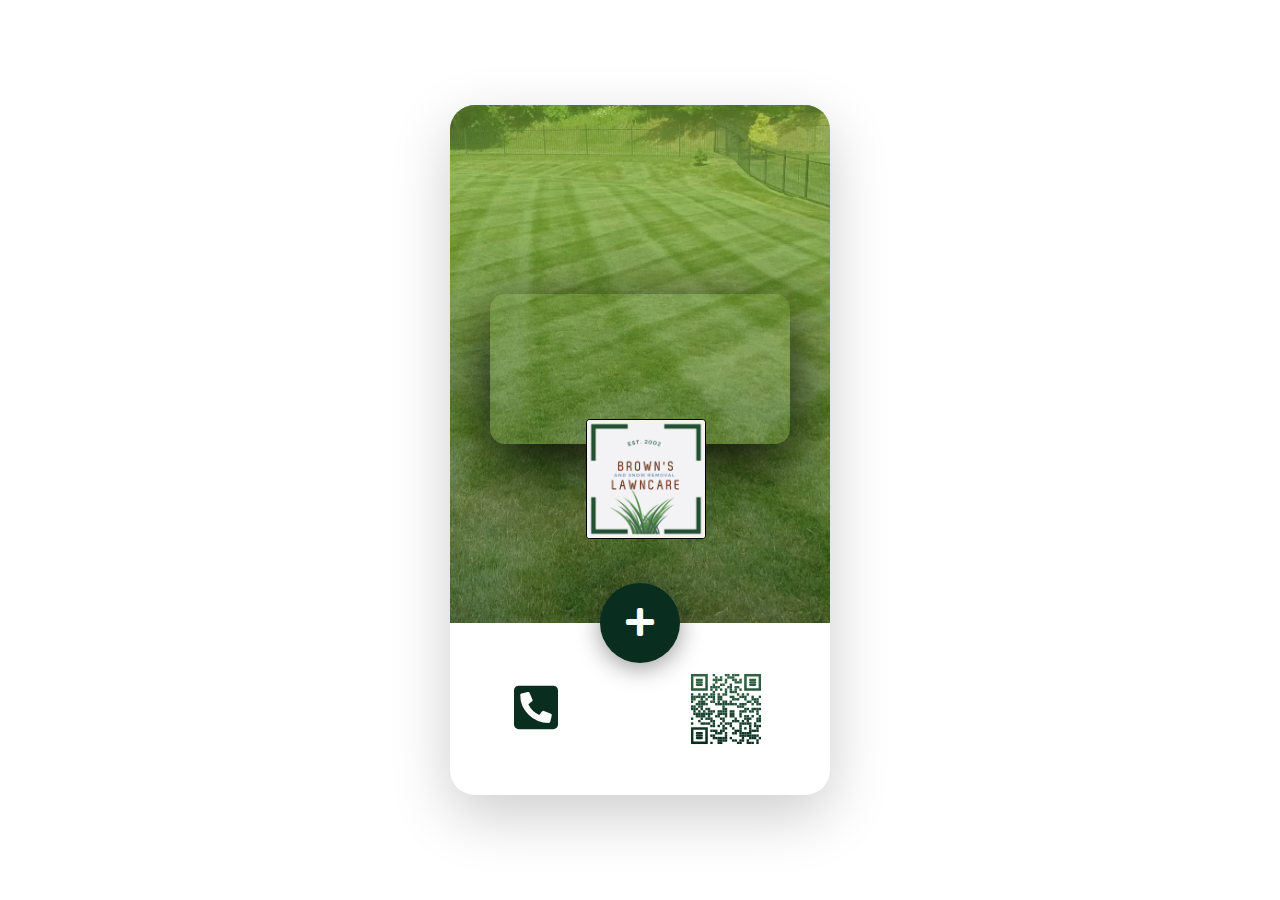
==== index.html @ ff189a17 "Update index.html" ====
<!DOCTYPE html>
<html lang="en">

<head>
    <meta charset="UTF-8">
    <meta name="viewport" content="width=device-width, initial-scale=1.0">
    <link href="https://fonts.googleapis.com/css2?family=Montserrat:wght@500&display=swap" rel="stylesheet">
    <link rel="stylesheet" href="https://cdnjs.cloudflare.com/ajax/libs/font-awesome/5.14.0/css/all.min.css">
    <link rel="stylesheet" href="scan.css">
    <title>Team Member Profile Card</title>
</head>

<body>
   <!---- <video autoplay muted loop="myVideo">
        <source src="assets/images/brownlanwcare.mp4" type="video/mp4">
    </video>----->
    <div class="card">
        <section class="main">
            <div id="content-wrapper">
                <!----<img class="banner-image" src="assets/images/lawncarethree.jpg">---->
            
                 <video autoplay muted loop="myVideo">
                    <source src="assets/images/brownlanwcare.mp4" type="video/mp4">
                </video>

                <img class="profile-image" src="assets/images/john brown lawns (4).png">
        </div>
        </section>

        <section class="more">
            <p>lets get in touch ...</p>
            

            <div class="social-icons">

                <div class="col">
                    <div class="icon">
                        <a href="https://www.facebook.com/brownslawncareandsnowremoval" target="_blank" class="check-profile">
                            <i class="fab fa-facebook-f"></i>
                        </a>
                    </div>
                        <div class="sub">Follow</div>
                    
                </div>

                <div class="col">
                    <div class="icon">
                        <a href = "mailto: jbrown1236@aol.com" target="_blank" class="profile-email">
                            <i class="fas fa-envelope-open-text"></i>
                        </a>
                    </div>
                        <div class="sub">Email</div>
                    
                </div>

                <div class="col">
                    <div class="icon">
                        <a href="tel:3176268211" class="profile-email">
                            <i class="fas fa-phone"></i>
                        </a>
                    </div>
                        <div class="sub">Call</div>
                    
                </div>

              
                <div class="col">
                    <div class="icon">
                        <a href="assets/images/vcard.vcf" target="_blank" class="profile-email">
                            <i class="fas fa-user"></i>
                        </a>
                    </div>
                        <div class="sub">Contact</div>
                    
                </div>
               
            </div>
            <div class="wwd">
                <h5>here for you ... </h5>
                <h5>Commercial and Residential</h5>
                <ul>
                    <li><i class="fas fa-seedling"></i> Small Trees</li>
                    <li><i class="fas fa-seedling"></i> Mulching</li>
                    <li><i class="fas fa-seedling"></i> Snow Removal and Salting</li>
                    <li><i class="fas fa-seedling"></i> Sod Layering, Aeration and Seeding</li>
                    <li><i class="fas fa-seedling"></i> Leaf Removal</li>
                </ul>

             </div>
        </section>

        <section class="info">
            <section>
                <a href="tel:3176268211" class="phone">
                    <i class="fas fa-phone-square-alt"></i>
                </a>
            </section>
           
            <section>
                
                <div class="bc_code">
                    <img src="assets/images/qr-code.svg">
                   </div>
            </section>

            <button id="openerBtn">
                <i class="fas fa-plus"></i>
                <i class="fas fa-minus"></i>
            </button>
        </section>
    </div>

</body>

<script>
    var buttonEl = document.getElementById('openerBtn');
    var cardEl = document.querySelector('.card');

    buttonEl.addEventListener('click', function() {
        cardEl.classList.toggle('opened');
    })
    
    var ONLYONETIME_EXECUTE = null;
window.addEventListener('load', function(){ // on page load
 
      document.body.addEventListener('touchstart', function(e){
    
    if (ONLYONETIME_EXECUTE == null) {   

        video.play();

        //if you want to prepare more than one video/audios use this trick :             
          video2.play();
          video2.pause();
          // now video2 is buffering and you can play it programmability later 
          // My personal testing was maximum 6 video/audio for android 
          // and maybe 3 max for iOS using single click or touch.
          // Every next click also can prepare more audios/videos.

        ONLYONETIME_EXECUTE = 0;
    }

  }, false)
 
}, false)


// It is very usually that user touch screen  ...
</script>

</html>
---- scan.css ----
* {
    margin: 0;
    padding: 0;
    box-sizing: border-box;
    font-family: 'Montserrat', sans-serif;
}

body {
    min-height: 100vh;
    background-image: url(./assets/images/Untitled\ design\ \(1\).svg);
    background-position: cover;
    background-size: cover;
    background-repeat: no-repeat;
    display: flex;
    justify-content: center;
    align-items: center;
}
#myVideo {
    position: fixed;
    right: 0;
    bottom: 0;
    min-width: 100%;
    min-height: 100%;
  }

.card {
    position: relative;
    width: 380px;
    height: 690px;
    background-color: #fff;
    box-shadow: 0px 20px 60px 0px rgba(0, 0, 0, 0.2);
    border-radius: 25px;
    overflow: hidden;
    margin-top: 25px;
    display: grid;
    grid-template-columns: 1fr;
    grid-template-rows: 1fr auto 25%;
    margin-bottom: 25px;
    margin: 15px;
    
}

video{
    display: flex;
    position: relative;
    width: 100%;
    border-radius: 15px;
    box-shadow: 0px 20px 60px 0px rgba(0, 0, 0, 0.9);
}

.banner-image {
    position: relative;
    width: 100%;
}

.profile-image {
    position: relative;
    border-radius: 3%;
    max-width: 120px;
    margin-top: -25px;
    border: 1px solid;
    margin-left: 32%;
}

.main {
    position: relative;
    background: url(assets/images/lawncaresix.jpg);
    background-position: top;
    background-size: cover;
    background-repeat: no-repeat;

    display: flex;
    flex-direction: column;
    justify-content: flex-end;
    align-items: center;
    padding: 30px;
    padding-bottom: 80px;
    transition: padding-bottom 0.4s;
}

.main::before {
    content: "";
    position: absolute;
    top: 0;
    left: 0%;
    width: 100%;
    height: 100%;
    background: linear-gradient(to top, #092e20, #92cc47);
    opacity: 0.5;
}

.main p {
    position: relative;
    color: #fff;
    font-size: 1.4em;
    letter-spacing: 1px;
}

p.name {
    font-size: 2em;
    letter-spacing: 1.5px;
    font-weight: bold;
    margin-bottom: 12px;
}

.more {
    display: flex;
    flex-direction: column;
    justify-content: center;
    align-items: center;
    background-color: #f3f8fa;
    color: #222;
    font-size: 1.2em;
    letter-spacing: 0.7px;
}

.more .social-links {
    display: grid;
    grid-template-columns: 1fr 1fr 1fr;
    grid-gap: 32px;
    margin: 24px;
}

.social-links a {
    text-decoration: none;
    padding: 0;
    width: 60px;
    height: 60px;
    border: 3px solid;
    border-radius: 50%;
    display: flex;
    align-items: center;
    justify-content: center;
    font-size: 1.2em;
}

.wwd{
    display: flex;
    flex-direction: column;
    justify-content: center;
    align-items: center;
}

.wwd h4{
    color: #092e20;
    position: relative;
    
    font-size: 1.4em;
    letter-spacing: 1px;
    
    
}

.wwd ul{
    list-style: none;
    margin-top: 5px;
    
}

.wwd li{
    font-size: 12.5px;
    color: #5284b2;
}


.info {
    position: relative;
    display: flex;
    justify-content: space-around;
    align-items: center;
}



.info section p.value {

    color: #344e5a;
    font-weight: bold;
}

.info button {
    background-color: #092e20;
    border: none;
    border-radius: 50%;
    outline: none;
    color: #fff;
    box-shadow: 0px 5px 25px 0px rgba(0, 0, 0, 0.4);
    width: 80px;
    height: 80px;
    font-size: 2em;
    position: absolute;
    top: 0;
    left: 50%;
    transform: translate(-50%, -50%);
    cursor: pointer;
    transition: width 0.4s, height 0.4s;
}

.info button i.fa-minus {
    display: none;
}

/* Card Closed / Opened */

.more {
    height: 0;
    overflow: hidden;
    transition: height 0.4s;
}

.card.opened .more {
    height: 300px;
}

.card.opened .main {
    padding-bottom: 20px;
    box-shadow: 0 0 30px #c0c6c8;
}

.card.opened .info {
    box-shadow: 0 0 25px #c9d1d4;
}

.card.opened i.fa-minus {
    display: block;
}
.card.opened i.fa-plus {
    display: none;
}

.card.opened .info button {
    width: 60px;
    height: 60px;
    font-size: 1.3em;
}

/* Social links colors */
a{
    color: #e5e5e5;
}

.info a{
    color: #092e20;
}

.phone{
    font-size: 50px;
}

.bc_code img{
    position: relative;
    display: flex;
    width: 80px;
    height: 80px;
}



.social-icons{
    margin-top: 3px;
    display: flex;
    justify-content: space-evenly;
    align-items: center;
    margin-bottom: 10px;
}

.col{
    text-align: center;
    padding: 10px;
}

.col .icon{
    width: 50px;
    height: 50px;
    border-radius: 50%;
    background-image: radial-gradient(circle, #9aef3f, #7cd448, #63ba4c, #4f9f4d, #3f854a, #357546, #2d6540, #27553a, #1f4b34, #17412d, #103727, #092e20);
    display: flex;
    justify-content: center;
    align-items: center;
    font-size: 26px;
    color: white;
    text-align: center;
    margin: 0px auto;
    box-shadow: 0px 2px 7px #234f32;
}

.sub{
    font-size: 12px;
    margin-top: 5px;
    color: #092e20;
}
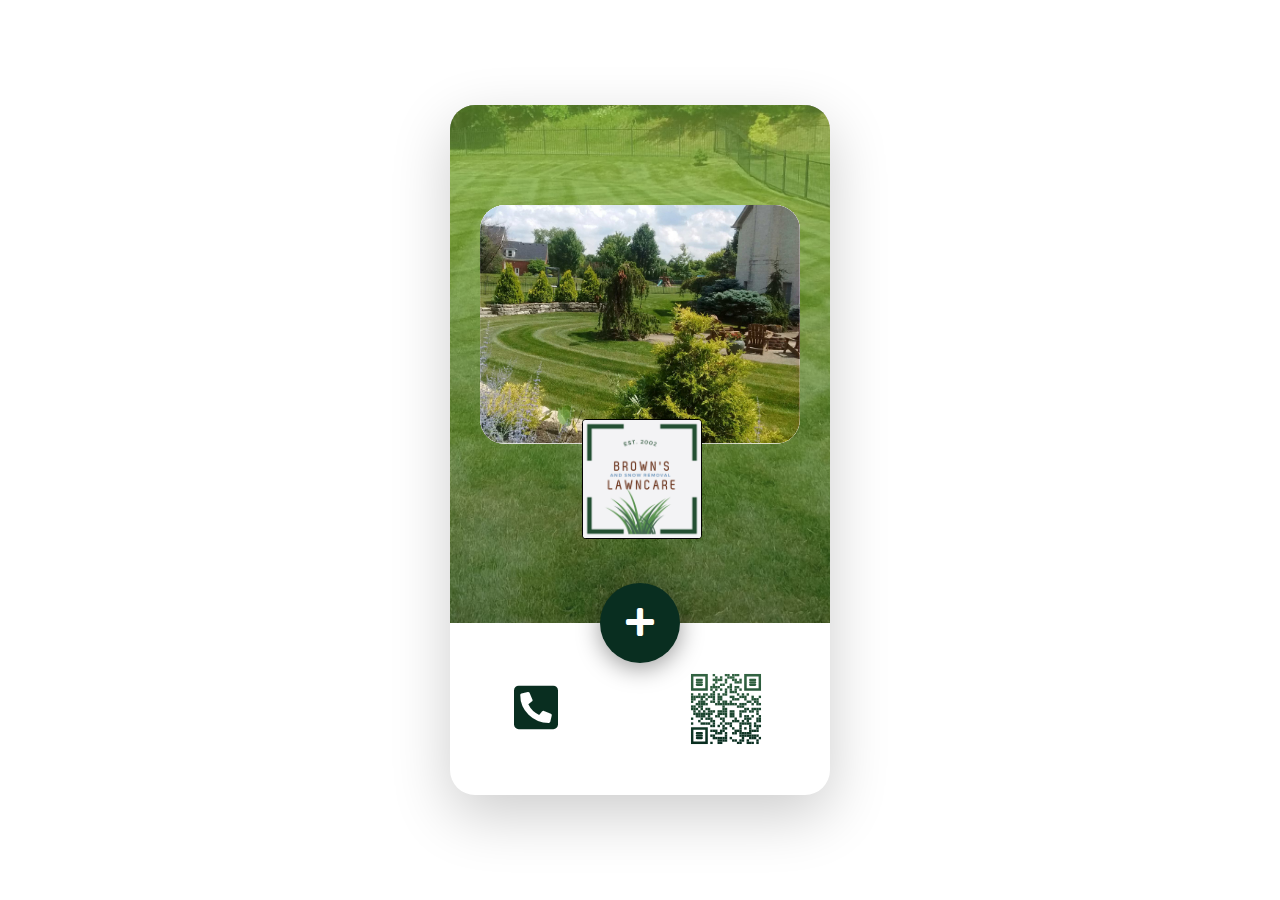
==== commit 9a4e1ff8: "Add files via upload" ====
--- a/index.html
+++ b/index.html
@@ -7,21 +7,34 @@
     <link href="https://fonts.googleapis.com/css2?family=Montserrat:wght@500&display=swap" rel="stylesheet">
     <link rel="stylesheet" href="https://cdnjs.cloudflare.com/ajax/libs/font-awesome/5.14.0/css/all.min.css">
     <link rel="stylesheet" href="scan.css">
-    <title>Team Member Profile Card</title>
+    <title>Browns Lawn Care</title>
 </head>
 
 <body>
    <!---- <video autoplay muted loop="myVideo">
-        <source src="assets/images/brownlanwcare.mp4" type="video/mp4">
+        <source src="assets/images/Untitled design (1).mp4" type="video/mp4">
     </video>----->
     <div class="card">
         <section class="main">
             <div id="content-wrapper">
-                <!----<img class="banner-image" src="assets/images/lawncarethree.jpg">---->
+            <!----    <img class="banner-image" src="assets/images/lawncarethree.jpg">
             
-                 <video autoplay muted loop="myVideo">
+                <video  autoplay muted loop="myVideo">
                     <source src="assets/images/brownlanwcare.mp4" type="video/mp4">
-                </video>
+                </video> ----->
+                <div id="slider">
+                    <figure>
+                      <img src="assets/images/lawnthree.svg" alt="landscaping">
+                      <img src="assets/images/snowone.svg" alt="snow plowing">
+                      <img src="assets/images/lawnsix.svg" alt="landscaping">
+                      <img src="assets/images/lawnlicense.svg" alt="license and insured">
+                      <img src="assets/images/lawnfive.svg" alt="landscaping">
+                      
+                      
+                      
+                      
+                    </figure>
+                  </div>
 
                 <img class="profile-image" src="assets/images/john brown lawns (4).png">
         </div>
@@ -76,14 +89,15 @@
                
             </div>
             <div class="wwd">
-                <h5>here for you ... </h5>
+                <h5>besides lawn care, I'm here for you ... </h5>
                 <h5>Commercial and Residential</h5>
                 <ul>
-                    <li><i class="fas fa-seedling"></i> Small Trees</li>
-                    <li><i class="fas fa-seedling"></i> Mulching</li>
-                    <li><i class="fas fa-seedling"></i> Snow Removal and Salting</li>
-                    <li><i class="fas fa-seedling"></i> Sod Layering, Aeration and Seeding</li>
-                    <li><i class="fas fa-seedling"></i> Leaf Removal</li>
+                    <li><i class="fas fa-seedling"></i> Mulching, Leaf Removal, Small Trees</li>
+                    
+                    <li><i class="fas fa-seedling"></i> Snow Removal and Salting<br><span>including sidewalks and driveways</span></li>
+                    <li><i class="fas fa-seedling"></i> Aeration</li>
+                    <li><i class="fas fa-seedling"></i> Seeding</li>
+                    
                 </ul>
 
              </div>
@@ -99,7 +113,9 @@
             <section>
                 
                 <div class="bc_code">
-                    <img src="assets/images/qr-code.svg">
+                    <a href="card.html">
+                        <img src="assets/images/qr-code.svg">
+                    </a>
                    </div>
             </section>
 
@@ -110,6 +126,9 @@
         </section>
     </div>
 
+
+  
+
 </body>
 
 <script>
@@ -119,9 +138,9 @@
     buttonEl.addEventListener('click', function() {
         cardEl.classList.toggle('opened');
     })
-    
+
     var ONLYONETIME_EXECUTE = null;
-window.addEventListener('load', function(){ // on page load
+    window.addEventListener('load', function(){ // on page load
  
       document.body.addEventListener('touchstart', function(e){
     
@@ -148,4 +167,4 @@
 // It is very usually that user touch screen  ...
 </script>
 
-</html>
+</html>--- a/scan.css
+++ b/scan.css
@@ -36,7 +36,8 @@
     grid-template-columns: 1fr;
     grid-template-rows: 1fr auto 25%;
     margin-bottom: 25px;
-    margin: 15px;
+    margin:15px
+    
     
 }
 
@@ -139,6 +140,7 @@
     flex-direction: column;
     justify-content: center;
     align-items: center;
+  
 }
 
 .wwd h4{
@@ -160,6 +162,7 @@
 .wwd li{
     font-size: 12.5px;
     color: #5284b2;
+    
 }
 
 
@@ -206,14 +209,15 @@
     height: 0;
     overflow: hidden;
     transition: height 0.4s;
+    
 }
 
 .card.opened .more {
-    height: 300px;
+    height: 270px;
 }
 
 .card.opened .main {
-    padding-bottom: 20px;
+    padding-bottom: 15px;
     box-shadow: 0 0 30px #c0c6c8;
 }
 
@@ -289,3 +293,63 @@
     margin-top: 5px;
     color: #092e20;
 }
+
+.wwd li span{
+    font-size:  10px;
+    margin-left: 18px;
+}
+
+/* all images will stay within the page */
+#slider {
+    overflow:hidden;
+  }
+  
+  /* places all images in a row and adds a looping slide animation to view all photos. It will not do anything untill you define the keyframes to "slider" */
+  #slider figure {
+    position: relative;
+    width:800%;
+    margin: 0;
+    left: 0;
+    animation: 25s slider infinite;
+    
+  }
+  
+  /* takes away the image extra spacing so you are only viewing one image. to identify the width percentage you need divide 100% by how many images you have (I have 5 so its 20%) you need the 1st and last image to be the same for flawless transition*/
+  #slider figure img {
+    width:12.5%;
+    
+    float: left;
+    border-radius: 25px;
+   
+  }
+  
+  /* directions to animate the slider. When you are seeing the whole image at 0% it will reset all the way to the left to the start of the slider. */
+  @keyframes slider {
+    0% { 
+      left: 0;
+    }
+    20% {
+        left:0;
+      }
+    25% {
+      left: -100%;
+    }
+    45% {
+      left: -100%;
+    }
+    50% {
+      left: -200%;
+    }
+    70% {
+      left: -200%;
+    }
+    75% {
+      left: -300%;
+    }
+    95% {
+      left: -300%;
+    }
+    100% {
+      left: -400%;
+    }
+  }